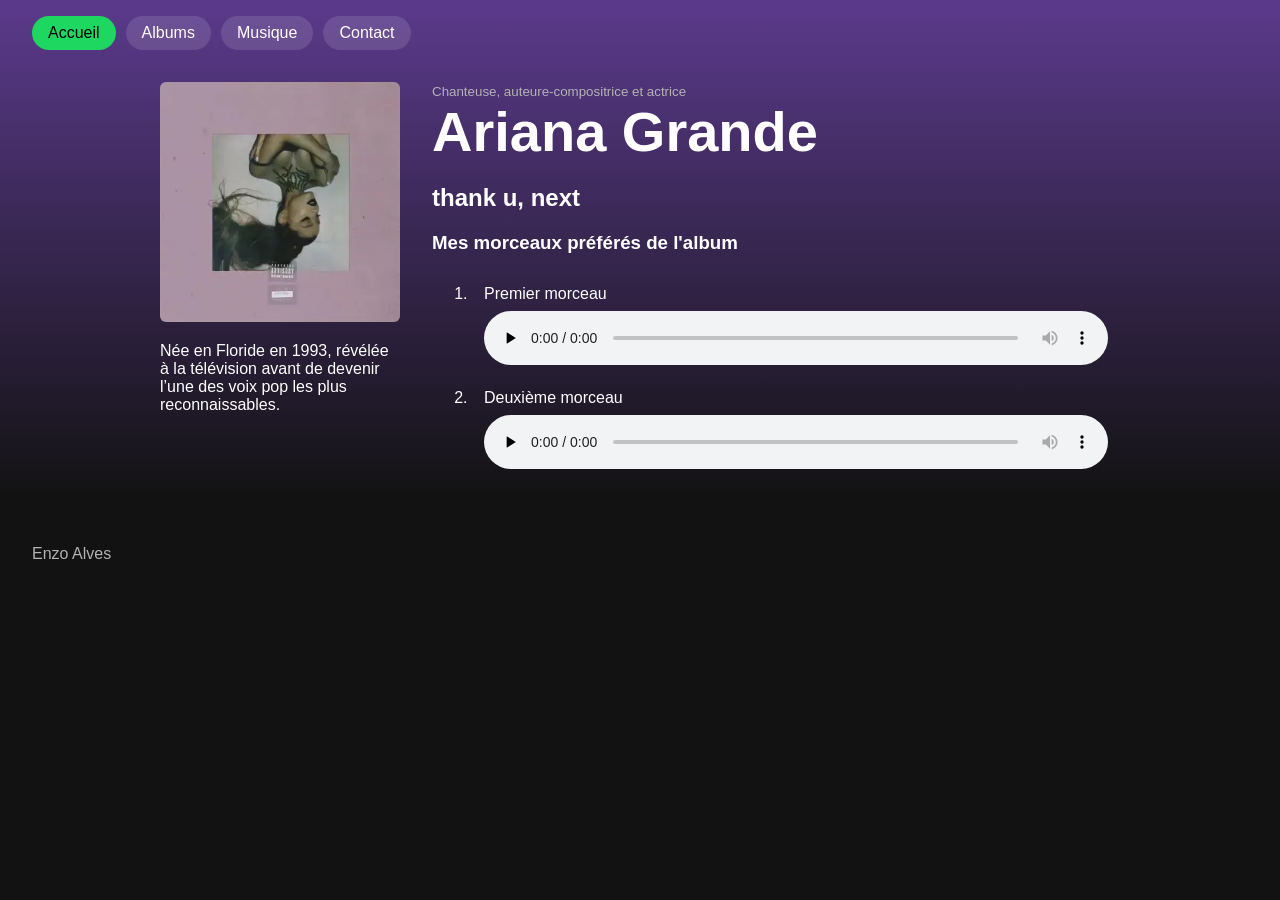
==== index.html @ 323849f6 "ariana grande" ====
<!DOCTYPE html>
<html lang="fr">
<head>
  <meta charset="UTF-8">
  <meta name="viewport" content="width=device-width, initial-scale=1.0">
  <title>Ariana Grande – Ma playlist</title>
  <style>
    body {
      margin: 0;
      font-family: Arial, Helvetica, sans-serif;
      color: #ffffff;
      background-color: #121212;
      background-image: linear-gradient(180deg, #5b3a8c, #121212 500px);
      background-repeat: no-repeat;
    }
    a { color: #ffffff; text-decoration: none; }
    ul { list-style: none; margin: 0; padding: 0; display: flex; gap: 10px; flex-wrap: wrap; }
    header, footer { padding: 16px 32px; }
    nav a { display: block; padding: 8px 16px; border-radius: 999px; background: rgba(255,255,255,0.12); }
    header li:first-child a { background: #1ed760; color: #000000; }
    main { padding: 16px 32px; }
    section { max-width: 960px; margin: 0 auto; display: flex; gap: 32px; flex-wrap: wrap; }
    section > div:first-child { width: 240px; }
    section > div:last-child { flex: 1; min-width: 280px; }
    img { width: 240px; height: 240px; object-fit: cover; border-radius: 6px; background: #7a4fb0; }
    small { color: #b3b3b3; }
    h1 { font-size: 56px; margin: 4px 0 24px; line-height: 1; }
    ol li { padding: 12px; border-radius: 6px; }
    ol li:hover { background: rgba(255,255,255,0.1); }
    audio { display: block; width: 100%; margin-top: 8px; }
    footer { color: #b3b3b3; }
    footer a { color: #b3b3b3; }
  </style>
</head>
<body>

  <header>
    <nav aria-label="Navigation principale">
      <ul>
        <li><a href="#">Accueil</a></li>
        <li><a href="#">Albums</a></li>
        <li><a href="#">Musique</a></li>
        <li><a href="#">Contact</a></li>
      </ul>
    </nav>
  </header>

  <main>
    <section>
      <div>
        <img src="imagee.png" alt="Portrait d’Ariana Grande" width="100" height="100">
        <p>Née en Floride en 1993, révélée à la télévision avant de devenir l’une des voix pop les plus reconnaissables.</p>
      </div>

      <div>
        <small>Chanteuse, auteure-compositrice et actrice</small>
        <h1>Ariana Grande</h1>
        <h2>thank u, next</h2>
        <h3>Mes morceaux préférés de l'album</h3>
        <ol>
          <li>
            Premier morceau
            <audio controls preload="none" src="son1.mp3"></audio>
          </li>
          <li>
            Deuxième morceau
            <audio controls preload="none" src="son2.mp3"></audio>
          </li>
        </ol>
      </div>
    </section>
  </main>

  <footer>
    <nav aria-label="Navigation du pied de page">
      
    </nav>
    <p>Enzo Alves</p>
  </footer>

</body>
</html>
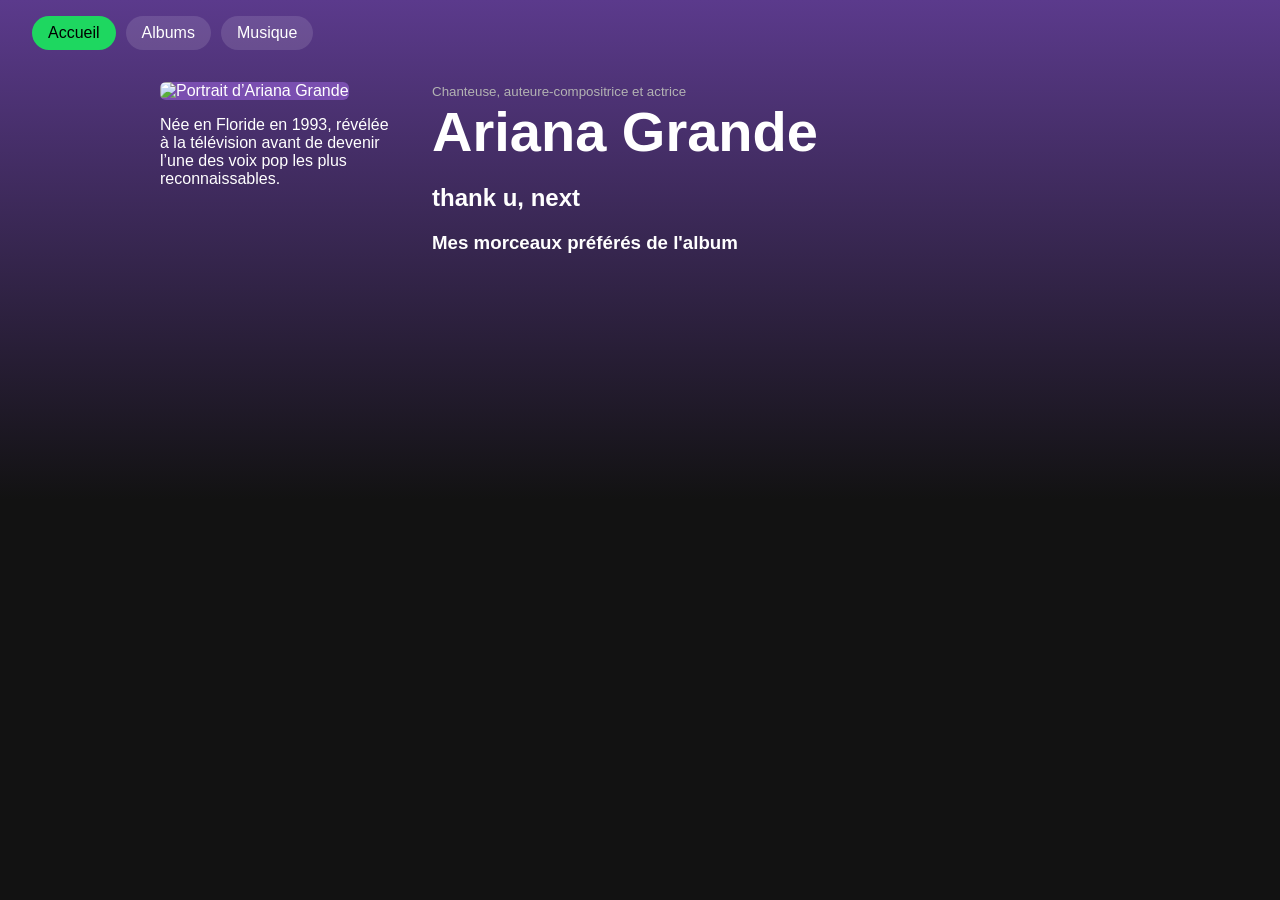
==== commit 77aca8f0: "Add files via upload" ====
--- a/index.html
+++ b/index.html
@@ -1,82 +1,81 @@
-<!DOCTYPE html>
-<html lang="fr">
-<head>
-  <meta charset="UTF-8">
-  <meta name="viewport" content="width=device-width, initial-scale=1.0">
-  <title>Ariana Grande – Ma playlist</title>
-  <style>
-    body {
-      margin: 0;
-      font-family: Arial, Helvetica, sans-serif;
-      color: #ffffff;
-      background-color: #121212;
-      background-image: linear-gradient(180deg, #5b3a8c, #121212 500px);
-      background-repeat: no-repeat;
-    }
-    a { color: #ffffff; text-decoration: none; }
-    ul { list-style: none; margin: 0; padding: 0; display: flex; gap: 10px; flex-wrap: wrap; }
-    header, footer { padding: 16px 32px; }
-    nav a { display: block; padding: 8px 16px; border-radius: 999px; background: rgba(255,255,255,0.12); }
-    header li:first-child a { background: #1ed760; color: #000000; }
-    main { padding: 16px 32px; }
-    section { max-width: 960px; margin: 0 auto; display: flex; gap: 32px; flex-wrap: wrap; }
-    section > div:first-child { width: 240px; }
-    section > div:last-child { flex: 1; min-width: 280px; }
-    img { width: 240px; height: 240px; object-fit: cover; border-radius: 6px; background: #7a4fb0; }
-    small { color: #b3b3b3; }
-    h1 { font-size: 56px; margin: 4px 0 24px; line-height: 1; }
-    ol li { padding: 12px; border-radius: 6px; }
-    ol li:hover { background: rgba(255,255,255,0.1); }
-    audio { display: block; width: 100%; margin-top: 8px; }
-    footer { color: #b3b3b3; }
-    footer a { color: #b3b3b3; }
-  </style>
-</head>
-<body>
-
-  <header>
-    <nav aria-label="Navigation principale">
-      <ul>
-        <li><a href="#">Accueil</a></li>
-        <li><a href="#">Albums</a></li>
-        <li><a href="#">Musique</a></li>
-        <li><a href="#">Contact</a></li>
-      </ul>
-    </nav>
-  </header>
-
-  <main>
-    <section>
-      <div>
-        <img src="imagee.png" alt="Portrait d’Ariana Grande" width="100" height="100">
-        <p>Née en Floride en 1993, révélée à la télévision avant de devenir l’une des voix pop les plus reconnaissables.</p>
-      </div>
-
-      <div>
-        <small>Chanteuse, auteure-compositrice et actrice</small>
-        <h1>Ariana Grande</h1>
-        <h2>thank u, next</h2>
-        <h3>Mes morceaux préférés de l'album</h3>
-        <ol>
-          <li>
-            Premier morceau
-            <audio controls preload="none" src="son1.mp3"></audio>
-          </li>
-          <li>
-            Deuxième morceau
-            <audio controls preload="none" src="son2.mp3"></audio>
-          </li>
-        </ol>
-      </div>
-    </section>
-  </main>
-
-  <footer>
-    <nav aria-label="Navigation du pied de page">
-      
-    </nav>
-    <p>Enzo Alves</p>
-  </footer>
-
-</body>
+<!DOCTYPE html>
+<html lang="fr">
+<head>
+  <meta charset="UTF-8">
+  <meta name="viewport" content="width=device-width, initial-scale=1.0">
+  <title>Ariana Grande – Ma playlist</title>
+  <style>
+    body {
+      margin: 0;
+      font-family: Arial, Helvetica, sans-serif;
+      color: #ffffff;
+      background-color: #121212;
+      background-image: linear-gradient(180deg, #5b3a8c, #121212 500px);
+      background-repeat: no-repeat;
+    }
+    a { color: #ffffff; text-decoration: none; }
+    ul { list-style: none; margin: 0; padding: 0; display: flex; gap: 10px; flex-wrap: wrap; }
+    header, footer { padding: 16px 32px; }
+    nav a { display: block; padding: 8px 16px; border-radius: 999px; background: rgba(255,255,255,0.12); }
+    header li:first-child a { background: #1ed760; color: #000000; }
+    main { padding: 16px 32px; }
+    section { max-width: 960px; margin: 0 auto; display: flex; gap: 32px; flex-wrap: wrap; }
+    section > div:first-child { width: 240px; }
+    section > div:last-child { flex: 1; min-width: 280px; }
+    img { width: 240px; height: 240px; object-fit: cover; border-radius: 6px; background: #7a4fb0; }
+    small { color: #b3b3b3; }
+    h1 { font-size: 56px; margin: 4px 0 24px; line-height: 1; }
+    ol { list-style: none; margin: 0; padding: 0; }
+    ol li { padding: 12px 0; }
+    iframe { display: block; width: 100%; border: 0; border-radius: 12px; }
+    footer { color: #b3b3b3; }
+    footer a { color: #b3b3b3; }
+  </style>
+</head>
+<body>
+
+  <header>
+    <nav aria-label="Navigation principale">
+      <ul>
+        <li><a href="#">Accueil</a></li>
+        <li><a href="Albums.html">Albums</a></li>
+        <li><a href="#">Musique</a></li>
+      </ul>
+    </nav>
+  </header>
+
+  <main>
+    <section>
+      <div>
+        <img src="cover/imagee.png" alt="Portrait d’Ariana Grande" width="100" height="100">
+        <p>Née en Floride en 1993, révélée à la télévision avant de devenir l’une des voix pop les plus reconnaissables.</p>
+      </div>
+
+      <div>
+        <small>Chanteuse, auteure-compositrice et actrice</small>
+        <h1>Ariana Grande</h1>
+        <h2>thank u, next</h2>
+        <h3>Mes morceaux préférés de l'album</h3>
+        <ol>
+          <li>
+            <iframe
+              title="Lecteur Spotify – thank u, next"
+              src="https://open.spotify.com/embed/track/3e9HZxeyfWwjeyPAMmWSSQ?utm_source=generator"
+              height="152"
+              allow="autoplay; clipboard-write; encrypted-media; fullscreen; picture-in-picture"
+              loading="lazy"></iframe>
+          </li>
+        </ol>
+      </div>
+    </section>
+  </main>
+
+  <footer>
+    <nav aria-label="Navigation du pied de page">
+      
+    </nav>
+    <p></p>
+  </footer>
+
+</body>
 </html>
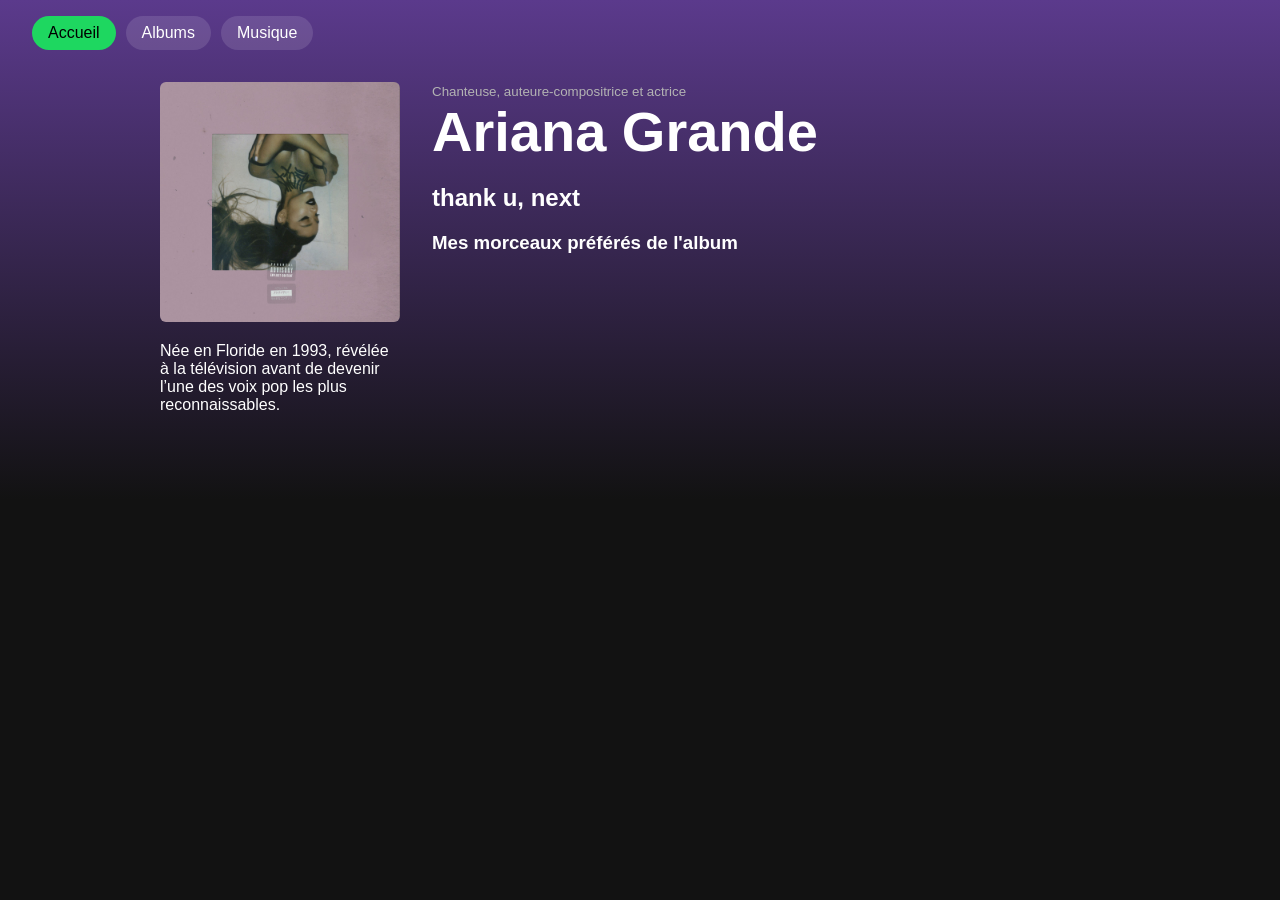
==== commit 3621512d: "Add files via upload" ====
--- a/index.html
+++ b/index.html
@@ -47,7 +47,7 @@
   <main>
     <section>
       <div>
-        <img src="cover/imagee.png" alt="Portrait d’Ariana Grande" width="100" height="100">
+        <img src="thank u next.jpg" alt="Portrait d’Ariana Grande" width="100" height="100">
         <p>Née en Floride en 1993, révélée à la télévision avant de devenir l’une des voix pop les plus reconnaissables.</p>
       </div>
 
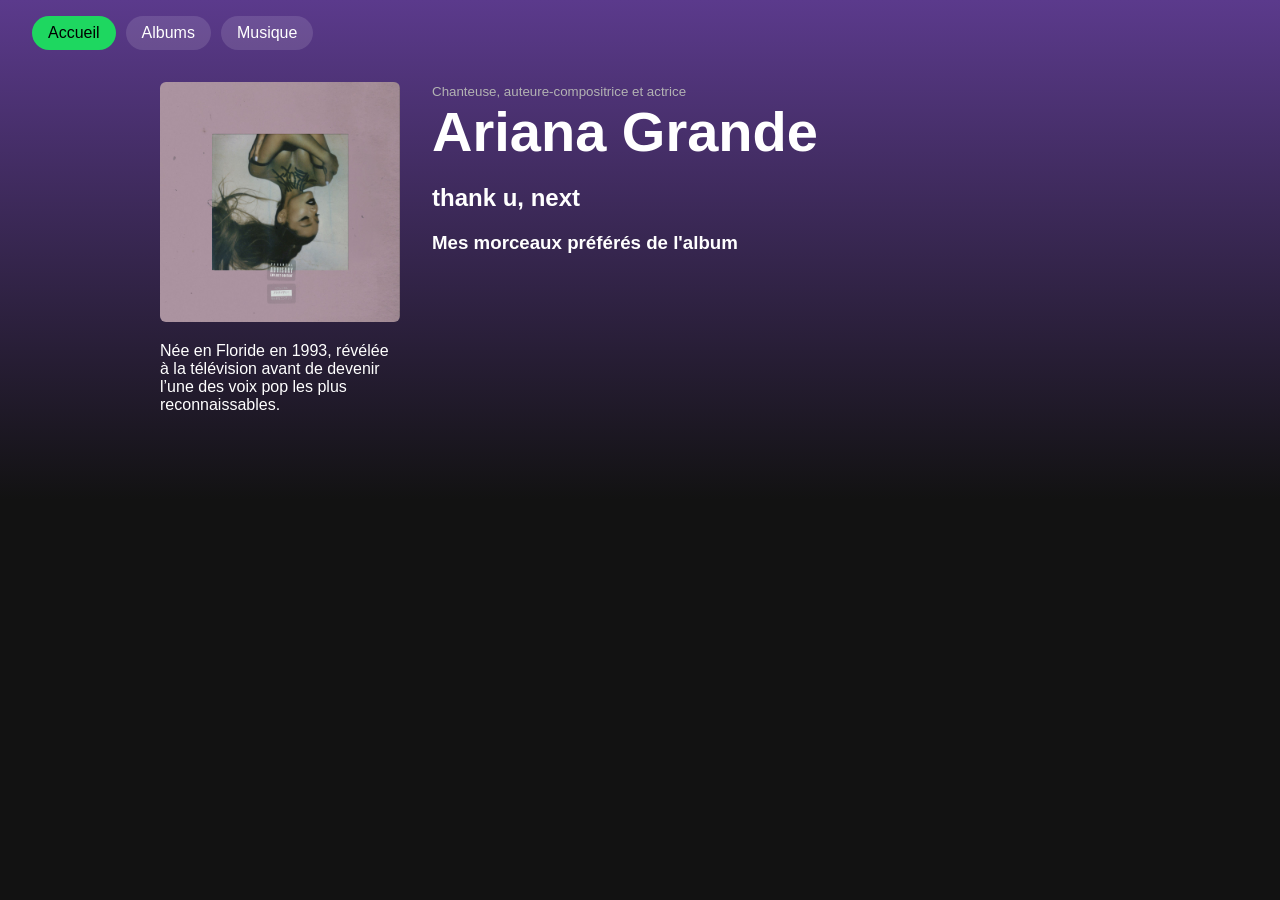
==== commit 3e95e787: "Update index.html" ====
--- a/index.html
+++ b/index.html
@@ -38,7 +38,7 @@
     <nav aria-label="Navigation principale">
       <ul>
         <li><a href="#">Accueil</a></li>
-        <li><a href="Albums.html">Albums</a></li>
+        <li><a href="albums.html">Albums</a></li>
         <li><a href="#">Musique</a></li>
       </ul>
     </nav>
@@ -78,4 +78,4 @@
   </footer>
 
 </body>
-</html>+</html>
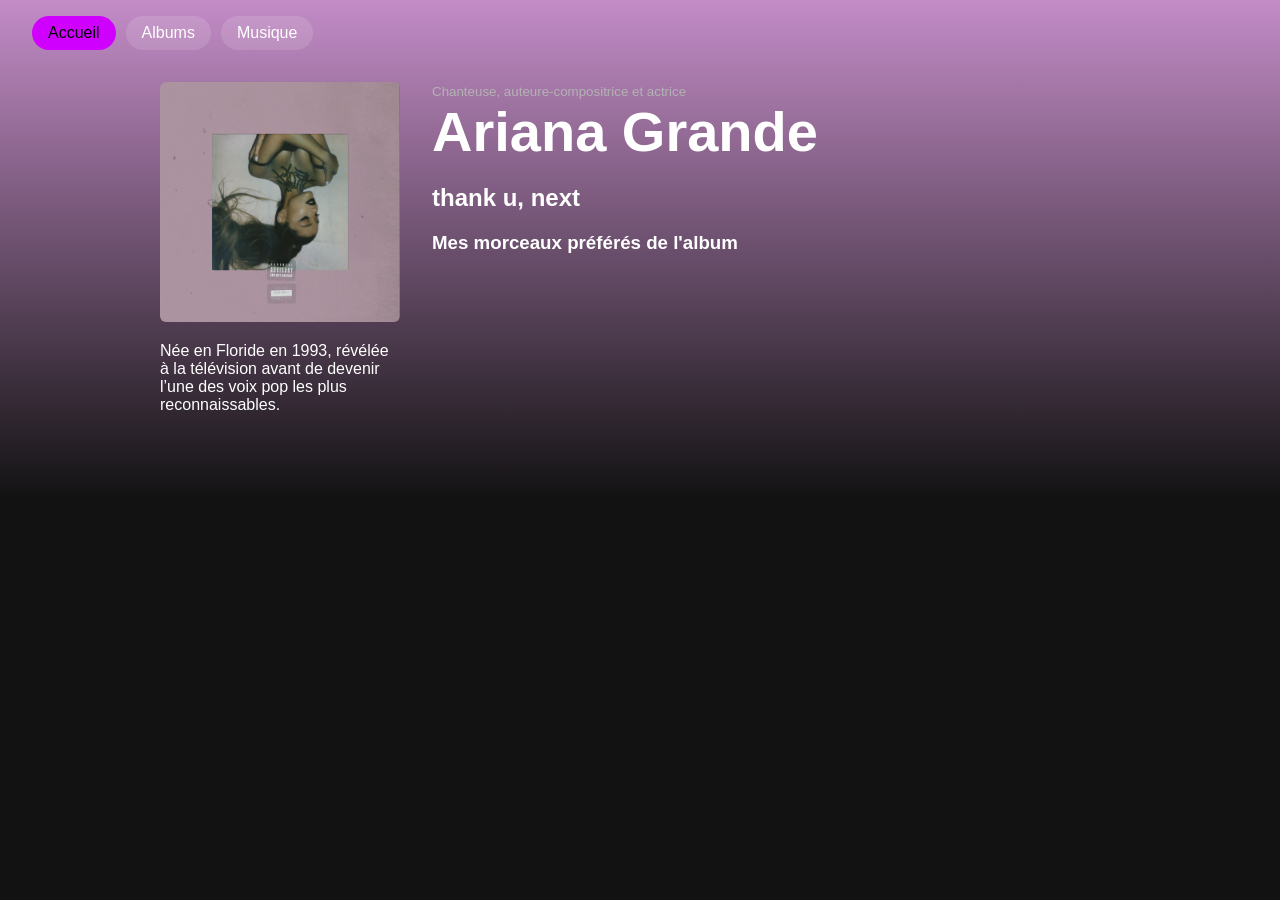
==== commit b49ba579: "Add files via upload" ====
--- a/index.html
+++ b/index.html
@@ -10,14 +10,14 @@
       font-family: Arial, Helvetica, sans-serif;
       color: #ffffff;
       background-color: #121212;
-      background-image: linear-gradient(180deg, #5b3a8c, #121212 500px);
+      background-image: linear-gradient(180deg, #c38cc7, #121212 500px);
       background-repeat: no-repeat;
     }
     a { color: #ffffff; text-decoration: none; }
     ul { list-style: none; margin: 0; padding: 0; display: flex; gap: 10px; flex-wrap: wrap; }
     header, footer { padding: 16px 32px; }
     nav a { display: block; padding: 8px 16px; border-radius: 999px; background: rgba(255,255,255,0.12); }
-    header li:first-child a { background: #1ed760; color: #000000; }
+    header li:first-child a { background: #d000ff; color: #000000; }
     main { padding: 16px 32px; }
     section { max-width: 960px; margin: 0 auto; display: flex; gap: 32px; flex-wrap: wrap; }
     section > div:first-child { width: 240px; }
@@ -78,4 +78,4 @@
   </footer>
 
 </body>
-</html>
+</html>
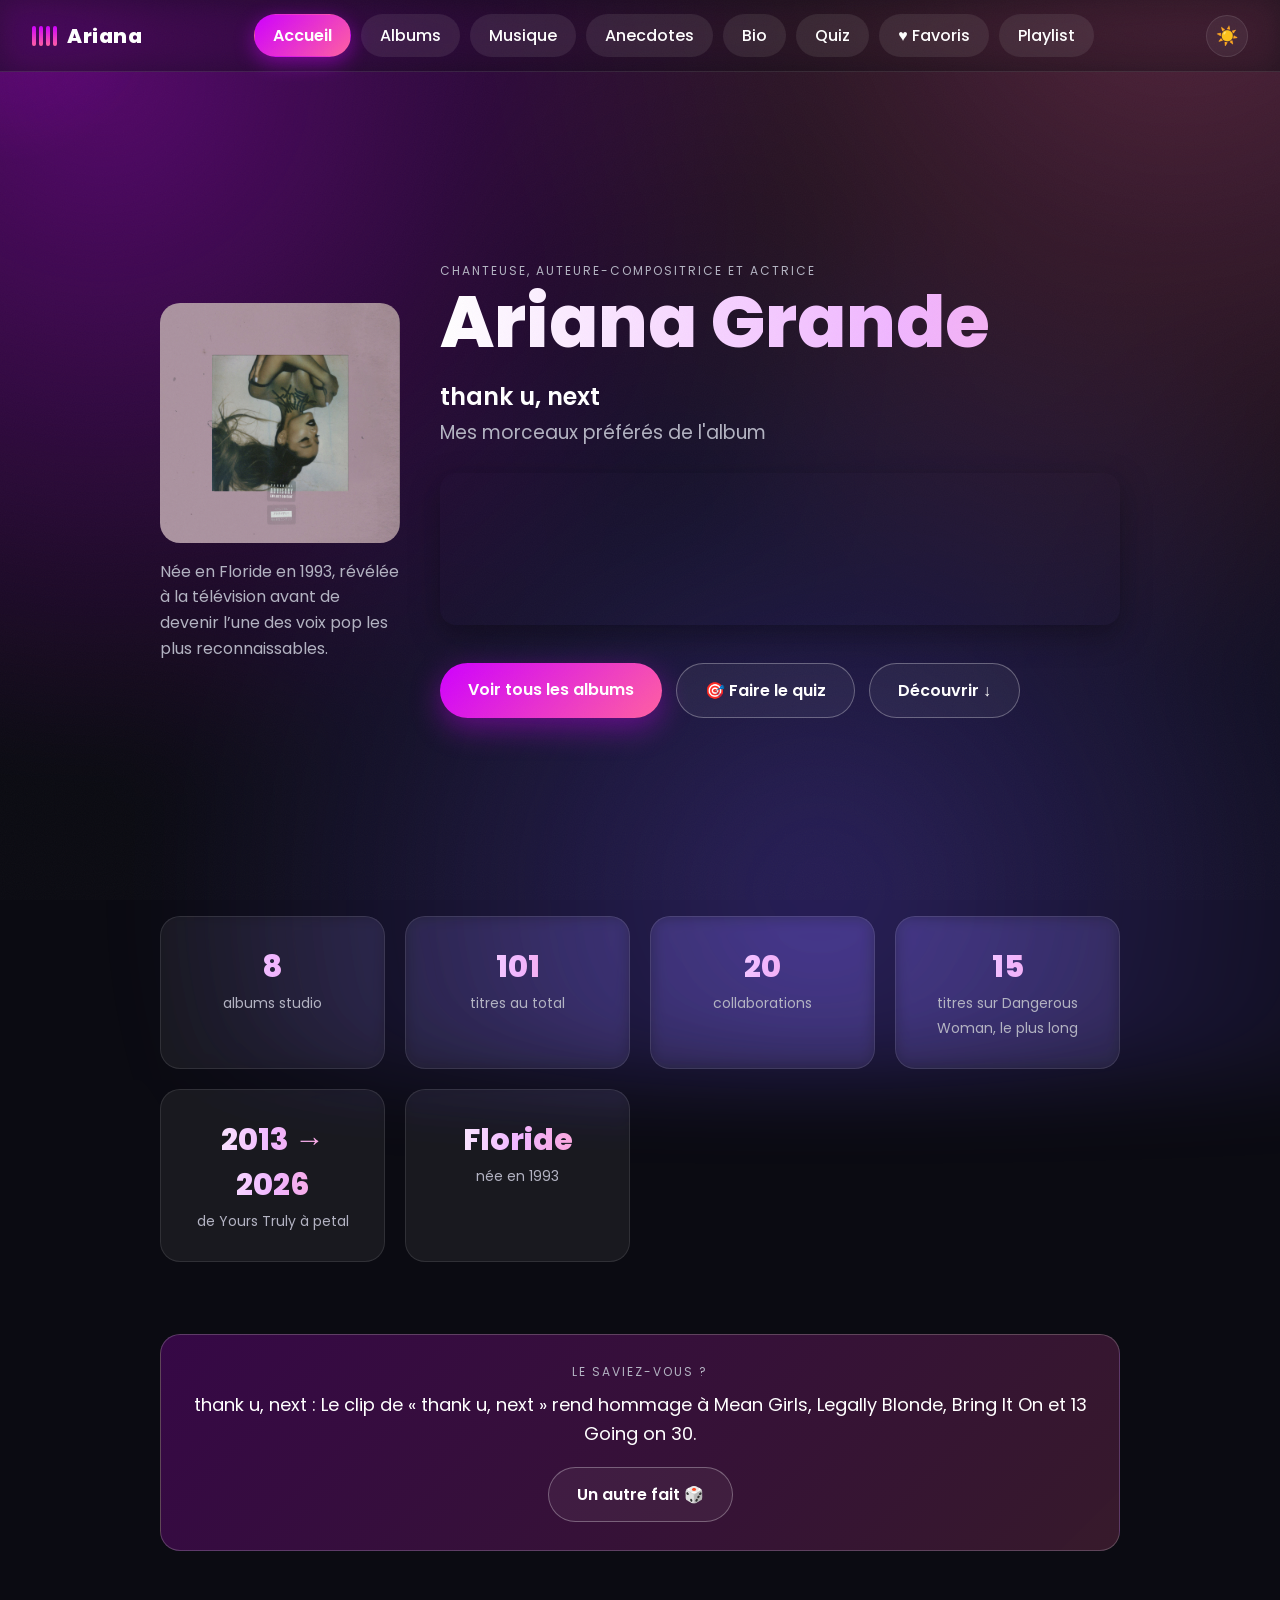
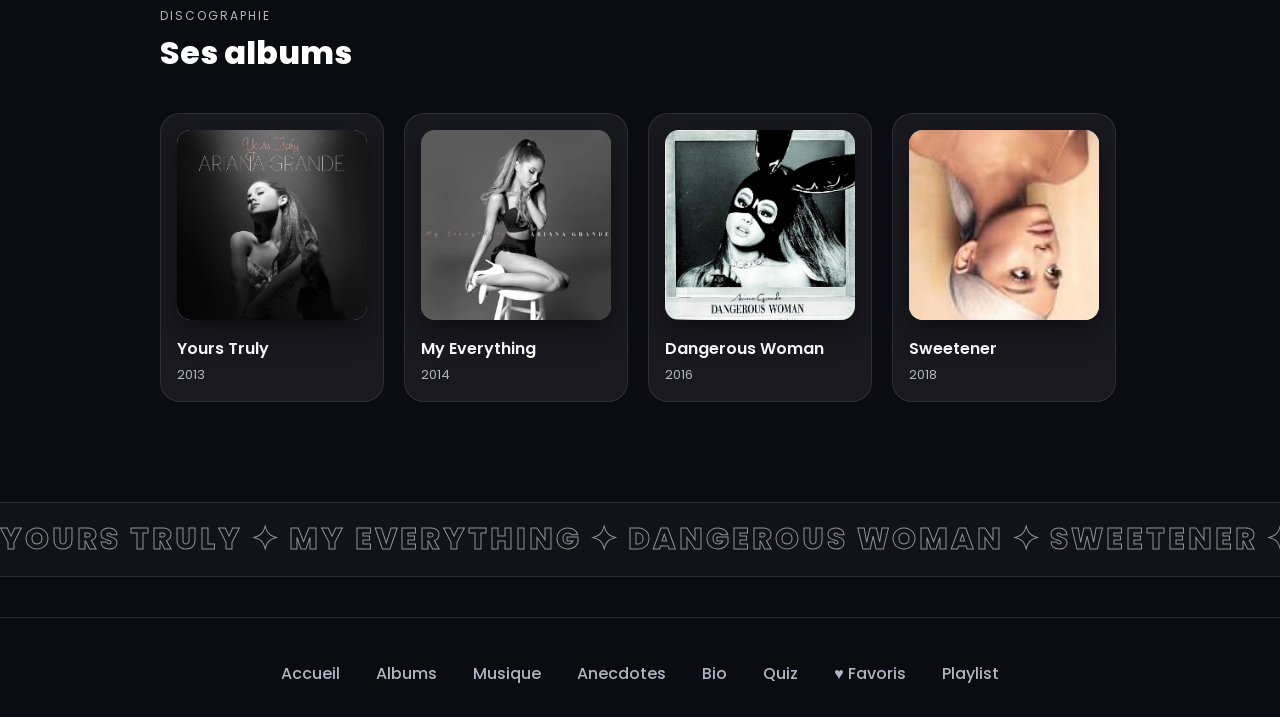
==== commit 56413571: "Add files via upload" ====
--- a/index.html
+++ b/index.html
@@ -4,50 +4,32 @@
   <meta charset="UTF-8">
   <meta name="viewport" content="width=device-width, initial-scale=1.0">
   <title>Ariana Grande – Ma playlist</title>
-  <style>
-    body {
-      margin: 0;
-      font-family: Arial, Helvetica, sans-serif;
-      color: #ffffff;
-      background-color: #121212;
-      background-image: linear-gradient(180deg, #c38cc7, #121212 500px);
-      background-repeat: no-repeat;
-    }
-    a { color: #ffffff; text-decoration: none; }
-    ul { list-style: none; margin: 0; padding: 0; display: flex; gap: 10px; flex-wrap: wrap; }
-    header, footer { padding: 16px 32px; }
-    nav a { display: block; padding: 8px 16px; border-radius: 999px; background: rgba(255,255,255,0.12); }
-    header li:first-child a { background: #d000ff; color: #000000; }
-    main { padding: 16px 32px; }
-    section { max-width: 960px; margin: 0 auto; display: flex; gap: 32px; flex-wrap: wrap; }
-    section > div:first-child { width: 240px; }
-    section > div:last-child { flex: 1; min-width: 280px; }
-    img { width: 240px; height: 240px; object-fit: cover; border-radius: 6px; background: #7a4fb0; }
-    small { color: #b3b3b3; }
-    h1 { font-size: 56px; margin: 4px 0 24px; line-height: 1; }
-    ol { list-style: none; margin: 0; padding: 0; }
-    ol li { padding: 12px 0; }
-    iframe { display: block; width: 100%; border: 0; border-radius: 12px; }
-    footer { color: #b3b3b3; }
-    footer a { color: #b3b3b3; }
-  </style>
+  <meta name="description" content="Site de fan d'Ariana Grande : albums, titres, quiz, anecdotes et biographie.">
+  <meta property="og:title" content="Ariana Grande – Ma playlist">
+  <meta property="og:description" content="Découvre tous les albums d'Ariana Grande et teste-toi avec le quiz.">
+  <meta property="og:image" content="thank-u-next.jpg">
+  <meta property="og:type" content="website">
+  <link rel="stylesheet" href="style.css">
+  <script>document.documentElement.classList.add("js");</script>
 </head>
 <body>
 
   <header>
     <nav aria-label="Navigation principale">
       <ul>
-        <li><a href="#">Accueil</a></li>
+        <li><a href="index.html" class="active">Accueil</a></li>
         <li><a href="albums.html">Albums</a></li>
-        <li><a href="#">Musique</a></li>
+        <li><a href="musique.html">Musique</a></li>
       </ul>
     </nav>
   </header>
 
   <main>
-    <section>
+
+    <!-- Bloc d'ouverture -->
+    <section class="profil hero">
       <div>
-        <img src="thank u next.jpg" alt="Portrait d’Ariana Grande" width="100" height="100">
+        <img class="portrait" id="portrait" alt="Pochette de thank u, next">
         <p>Née en Floride en 1993, révélée à la télévision avant de devenir l’une des voix pop les plus reconnaissables.</p>
       </div>
 
@@ -66,16 +48,74 @@
               loading="lazy"></iframe>
           </li>
         </ol>
+
+        <div class="cta">
+          <a class="btn-main" href="albums.html">Voir tous les albums</a>
+          <a class="btn-ghost" href="quiz.html">🎯 Faire le quiz</a>
+          <a class="btn-ghost" href="#albums">Découvrir ↓</a>
+        </div>
       </div>
     </section>
+
+    <!-- Chiffres clés (calculés automatiquement depuis data.js) -->
+    <section class="container reveal">
+      <div class="stats" id="stats"></div>
+
+      <div class="didyou">
+        <small>Le saviez-vous ?</small>
+        <p id="fact"></p>
+        <button class="btn-ghost" id="another" type="button">Un autre fait 🎲</button>
+      </div>
+    </section>
+
+    <!-- Albums -->
+    <section class="container reveal" id="albums">
+      <small>Discographie</small>
+      <h2 class="section-title">Ses albums</h2>
+      <div class="scroller" id="scroller"></div>
+    </section>
+
   </main>
 
   <footer>
-    <nav aria-label="Navigation du pied de page">
-      
-    </nav>
-    <p></p>
+    
   </footer>
 
+  <script src="data.js"></script>
+  <script>
+    // Pochette d'accueil
+    AG.setImg(document.getElementById("portrait"), AG.get("thank-u-next"), true);
+
+    // Chiffres clés
+    const T = AG.allTracks();
+    const feats = T.filter(t => AG.feat(t.title)).length;
+    const longest = [...AG.albums].sort((a, b) => b.tracks.length - a.tracks.length)[0];
+    const stats = [
+      [AG.albums.length, "albums studio"],
+      [T.length, "titres au total"],
+      [feats, "collaborations"],
+      [longest.tracks.length, "titres sur " + longest.title + ", le plus long"],
+      ["2013 → 2026", "de Yours Truly à petal"],
+      ["Floride", "née en 1993"]
+    ];
+    document.getElementById("stats").innerHTML = stats.map(([v, l]) =>
+      '<div class="stat"><strong>' + v + "</strong><span>" + AG.esc(l) + "</span></div>").join("");
+
+    // Fait au hasard
+    const factEl = document.getElementById("fact");
+    const allFacts = [...AG.general, ...AG.albums.flatMap(a => a.facts.map(f => a.title + " : " + f))].filter(f => f.length < 220);
+    const newFact = () => { factEl.textContent = allFacts[Math.floor(Math.random() * allFacts.length)]; };
+    document.getElementById("another").addEventListener("click", newFact);
+    newFact();
+
+    // Rangée d'albums
+    const sc = document.getElementById("scroller");
+    AG.albums.forEach(al => {
+      const c = AG.albumCard(al, al.year);
+      c.classList.add("mini");
+      sc.appendChild(c);
+    });
+  </script>
+  <script src="script.js" defer></script>
 </body>
 </html>
--- a/style.css
+++ b/style.css
@@ -0,0 +1,618 @@
+/* ==========================================================
+   Ariana Grande – style moderne + animations
+   ========================================================== */
+@import url('https://fonts.googleapis.com/css2?family=Poppins:wght@400;500;600;800&display=swap');
+
+:root {
+  --bg: #0b0b12;
+  --accent: #d000ff;
+  --accent2: #ff5fa2;
+  --muted: #b3b3c2;
+  --glass: rgba(255, 255, 255, 0.06);
+  --border: rgba(255, 255, 255, 0.1);
+  --ease: cubic-bezier(.2, .8, .2, 1);
+}
+
+/* ---------- Animations ---------- */
+@keyframes fadeUp   { from { opacity: 0; transform: translateY(28px); } to { opacity: 1; transform: none; } }
+@keyframes slideIn  { from { opacity: 0; transform: translateX(-24px); } to { opacity: 1; transform: none; } }
+@keyframes dropIn   { from { opacity: 0; transform: translateY(-100%); } to { opacity: 1; transform: none; } }
+@keyframes float    { 0%, 100% { transform: translateY(0) rotate(-1deg); } 50% { transform: translateY(-12px) rotate(1deg); } }
+@keyframes shimmer  { to { background-position: -200% 0; } }
+@keyframes drift {
+  0%   { transform: translate(0, 0) scale(1) rotate(0deg); }
+  50%  { transform: translate(4%, 6%) scale(1.15) rotate(8deg); }
+  100% { transform: translate(-5%, 3%) scale(1.05) rotate(-6deg); }
+}
+@keyframes glow {
+  from { box-shadow: 0 0 0 3px rgba(208, 0, 255, .35), 0 18px 45px rgba(208, 0, 255, .25); }
+  to   { box-shadow: 0 0 0 6px rgba(255, 95, 162, .35), 0 24px 60px rgba(255, 95, 162, .40); }
+}
+
+/* ---------- Base ---------- */
+html { background: var(--bg); scroll-behavior: smooth; }
+
+body {
+  margin: 0;
+  min-height: 100vh;
+  font-family: 'Poppins', Arial, Helvetica, sans-serif;
+  color: #ffffff;
+  background: transparent;
+}
+
+/* Fond animé : taches de couleur qui bougent doucement */
+body::before {
+  content: "";
+  position: fixed;
+  inset: -20%;
+  z-index: -1;
+  background:
+    radial-gradient(circle at 20% 20%, rgba(208, 0, 255, .38), transparent 40%),
+    radial-gradient(circle at 80% 10%, rgba(255, 95, 162, .30), transparent 40%),
+    radial-gradient(circle at 60% 85%, rgba(110, 80, 255, .30), transparent 45%);
+  filter: blur(40px);
+  animation: drift 18s ease-in-out infinite alternate;
+}
+
+::selection { background: var(--accent); color: #fff; }
+
+a { color: #ffffff; text-decoration: none; }
+ul { list-style: none; margin: 0; padding: 0; display: flex; gap: 10px; flex-wrap: wrap; }
+ol { list-style: none; margin: 0; padding: 0; }
+
+small {
+  display: block;
+  color: var(--muted);
+  letter-spacing: 2px;
+  text-transform: uppercase;
+  font-size: 12px;
+  animation: fadeUp .6s var(--ease) backwards;
+}
+
+h1 {
+  font-size: clamp(40px, 8vw, 72px);
+  font-weight: 800;
+  margin: 4px 0 12px;
+  line-height: 1.05;
+  background: linear-gradient(90deg, #ffffff, #f0b6ff, #ff9ecb, #ffffff);
+  background-size: 200% 100%;
+  -webkit-background-clip: text;
+  background-clip: text;
+  -webkit-text-fill-color: transparent;
+  color: transparent;
+  animation: fadeUp .7s var(--ease) .1s backwards, shimmer 7s linear infinite;
+}
+
+main { padding: 24px 32px 48px; }
+footer { padding: 24px 32px; color: var(--muted); }
+footer a { color: var(--muted); }
+.container { max-width: 960px; margin: 0 auto; }
+
+/* ---------- Header / navigation ---------- */
+header {
+  position: sticky;
+  top: 0;
+  z-index: 50;
+  padding: 14px 32px;
+  background: rgba(11, 11, 18, .55);
+  backdrop-filter: blur(16px);
+  -webkit-backdrop-filter: blur(16px);
+  border-bottom: 1px solid var(--border);
+  animation: dropIn .7s var(--ease) backwards;
+}
+
+nav a {
+  display: block;
+  padding: 8px 18px;
+  border-radius: 999px;
+  font-weight: 500;
+  background: rgba(255, 255, 255, .08);
+  border: 1px solid transparent;
+  transition: transform .3s var(--ease), background .3s, box-shadow .3s;
+}
+nav a:hover {
+  transform: translateY(-3px);
+  background: rgba(255, 255, 255, .18);
+}
+nav a.active {
+  background: linear-gradient(135deg, var(--accent), var(--accent2));
+  color: #ffffff;
+  font-weight: 600;
+  box-shadow: 0 6px 20px rgba(208, 0, 255, .45);
+}
+
+/* ---------- Lecteur Spotify ---------- */
+iframe {
+  display: block;
+  width: 100%;
+  border: 0;
+  border-radius: 16px;
+  box-shadow: 0 10px 30px rgba(0, 0, 0, .35);
+  transition: transform .35s var(--ease), box-shadow .35s;
+}
+iframe:hover {
+  transform: translateY(-4px);
+  box-shadow: 0 18px 40px rgba(208, 0, 255, .3);
+}
+#lecteur { animation: fadeUp .7s var(--ease) .25s backwards; }
+#lecteur iframe { margin-bottom: 32px; }
+
+/* ---------- Accueil ---------- */
+.profil {
+  max-width: 960px;
+  margin: 0 auto;
+  display: flex;
+  gap: 40px;
+  flex-wrap: wrap;
+}
+.profil > div:first-child { width: 240px; animation: slideIn .8s var(--ease) backwards; }
+.profil > div:last-child  { flex: 1; min-width: 280px; animation: fadeUp .8s var(--ease) .15s backwards; }
+.profil h1 { margin-bottom: 20px; }
+.profil h2 { margin: 0 0 4px; font-weight: 600; }
+.profil h3 { margin: 0 0 16px; font-weight: 400; color: var(--muted); }
+.profil p  { color: var(--muted); line-height: 1.6; }
+.profil li { padding: 10px 0; }
+
+.portrait {
+  display: block;
+  width: 240px;
+  height: 240px;
+  object-fit: cover;
+  border-radius: 20px;
+  background: #7a4fb0;
+  animation: float 6s ease-in-out infinite, glow 3s ease-in-out infinite alternate;
+}
+
+/* ---------- Pochettes ---------- */
+.cover {
+  position: relative;
+  overflow: hidden;
+  display: flex;
+  align-items: flex-end;
+  padding: 10px;
+  box-sizing: border-box;
+  font-weight: 600;
+  font-size: 14px;
+  color: rgba(255, 255, 255, .85);
+  box-shadow: 0 10px 30px rgba(0, 0, 0, .45);
+}
+.cover img {
+  position: absolute;
+  inset: 0;
+  width: 100%;
+  height: 100%;
+  object-fit: cover;
+  transition: transform .6s var(--ease);
+}
+
+/* ---------- Page Albums ---------- */
+.intro {
+  color: var(--muted);
+  margin: 0 0 36px;
+  animation: fadeUp .7s var(--ease) .2s backwards;
+}
+
+.albums {
+  display: grid;
+  grid-template-columns: repeat(auto-fill, minmax(200px, 1fr));
+  gap: 24px;
+}
+
+.album {
+  display: block;
+  padding: 16px;
+  border-radius: 20px;
+  background: var(--glass);
+  border: 1px solid var(--border);
+  backdrop-filter: blur(8px);
+  -webkit-backdrop-filter: blur(8px);
+  transition: transform .4s var(--ease), box-shadow .4s, background .4s, border-color .4s;
+  animation: fadeUp .7s var(--ease) backwards;
+}
+.album:nth-child(1) { animation-delay: .05s; }
+.album:nth-child(2) { animation-delay: .13s; }
+.album:nth-child(3) { animation-delay: .21s; }
+.album:nth-child(4) { animation-delay: .29s; }
+.album:nth-child(5) { animation-delay: .37s; }
+.album:nth-child(6) { animation-delay: .45s; }
+.album:nth-child(7) { animation-delay: .53s; }
+.album:nth-child(8) { animation-delay: .61s; }
+
+.album:hover {
+  transform: translateY(-10px) scale(1.02);
+  background: rgba(255, 255, 255, .12);
+  border-color: rgba(255, 255, 255, .25);
+  box-shadow: 0 24px 50px rgba(208, 0, 255, .30);
+}
+.album:active { transform: translateY(-4px) scale(.99); }
+
+.album .cover { aspect-ratio: 1 / 1; border-radius: 14px; }
+.album:hover .cover img { transform: scale(1.1); }
+
+/* Bouton lecture qui apparaît au survol */
+.album .cover::after {
+  content: "▶";
+  position: absolute;
+  right: 12px;
+  bottom: 12px;
+  z-index: 2;
+  width: 44px;
+  height: 44px;
+  display: grid;
+  place-items: center;
+  border-radius: 50%;
+  font-size: 15px;
+  color: #fff;
+  background: linear-gradient(135deg, var(--accent), var(--accent2));
+  box-shadow: 0 8px 20px rgba(0, 0, 0, .4);
+  opacity: 0;
+  transform: translateY(14px) scale(.7);
+  transition: opacity .35s var(--ease), transform .35s var(--ease);
+}
+.album:hover .cover::after { opacity: 1; transform: none; }
+
+.album h2 { font-size: 16px; font-weight: 600; margin: 16px 0 4px; }
+.album p  { margin: 0; font-size: 13px; color: var(--muted); }
+
+/* ---------- Détail d'un album ---------- */
+.back {
+  display: inline-block;
+  margin: 8px 0 28px;
+  color: var(--muted);
+  transition: transform .3s var(--ease), color .3s;
+  animation: slideIn .6s var(--ease) backwards;
+}
+.back:hover { color: #ffffff; transform: translateX(-6px); }
+
+.head {
+  display: flex;
+  gap: 32px;
+  align-items: flex-end;
+  flex-wrap: wrap;
+  margin-bottom: 36px;
+}
+.head .cover {
+  width: 220px;
+  height: 220px;
+  flex-shrink: 0;
+  border-radius: 20px;
+  animation: fadeUp .8s var(--ease) backwards, float 6s ease-in-out .8s infinite, glow 3s ease-in-out .8s infinite alternate;
+}
+.meta p { margin: 0; color: var(--muted); animation: fadeUp .7s var(--ease) .3s backwards; }
+
+.tracks li {
+  display: flex;
+  align-items: center;
+  gap: 20px;
+  padding: 14px 18px;
+  border-radius: 14px;
+  cursor: pointer;
+  transition: background .3s, transform .35s var(--ease);
+  animation: slideIn .6s var(--ease) backwards;
+}
+.tracks li:nth-child(1)  { animation-delay: .30s; }
+.tracks li:nth-child(2)  { animation-delay: .34s; }
+.tracks li:nth-child(3)  { animation-delay: .38s; }
+.tracks li:nth-child(4)  { animation-delay: .42s; }
+.tracks li:nth-child(5)  { animation-delay: .46s; }
+.tracks li:nth-child(6)  { animation-delay: .50s; }
+.tracks li:nth-child(7)  { animation-delay: .54s; }
+.tracks li:nth-child(8)  { animation-delay: .58s; }
+.tracks li:nth-child(9)  { animation-delay: .62s; }
+.tracks li:nth-child(10) { animation-delay: .66s; }
+.tracks li:nth-child(11) { animation-delay: .70s; }
+.tracks li:nth-child(12) { animation-delay: .74s; }
+.tracks li:nth-child(13) { animation-delay: .78s; }
+.tracks li:nth-child(14) { animation-delay: .82s; }
+.tracks li:nth-child(15) { animation-delay: .86s; }
+
+.tracks li:hover { background: rgba(255, 255, 255, .1); transform: translateX(8px); }
+.tracks li:active { transform: translateX(8px) scale(.99); }
+.tracks li::after {
+  content: "▶";
+  margin-left: auto;
+  font-size: 12px;
+  color: var(--accent2);
+  opacity: 0;
+  transform: translateX(-10px);
+  transition: opacity .3s, transform .3s var(--ease);
+}
+.tracks li:hover::after { opacity: 1; transform: none; }
+
+.tracks .n { width: 24px; text-align: right; color: var(--muted); transition: color .3s; }
+.tracks li:hover .n { color: var(--accent2); }
+.tracks .t { font-size: 16px; font-weight: 500; }
+
+/* ---------- Barre de défilement ---------- */
+::-webkit-scrollbar { width: 10px; }
+::-webkit-scrollbar-track { background: var(--bg); }
+::-webkit-scrollbar-thumb { background: linear-gradient(var(--accent), var(--accent2)); border-radius: 10px; }
+
+/* ---------- Mobile ---------- */
+@media (max-width: 600px) {
+  header { padding: 12px 16px; }
+  main, footer { padding-left: 16px; padding-right: 16px; }
+  .head { gap: 20px; }
+  .profil > div:first-child { width: 100%; }
+}
+
+/* ---------- Respect des préférences d'accessibilité ---------- */
+@media (prefers-reduced-motion: reduce) {
+  *, *::before, *::after {
+    animation: none !important;
+    transition: none !important;
+    scroll-behavior: auto !important;
+  }
+}
+/* ==========================================================
+   Page d'accueil : bloc d'ouverture, chiffres, albums, footer
+   ========================================================== */
+
+/* Bloc d'ouverture plus aéré */
+.hero {
+  min-height: calc(100vh - 160px);
+  align-items: center;
+  padding: 24px 0 56px;
+}
+
+/* Boutons */
+.cta { display: flex; gap: 14px; flex-wrap: wrap; margin-top: 28px; }
+
+.btn-main, .btn-ghost {
+  display: inline-block;
+  padding: 14px 28px;
+  border-radius: 999px;
+  font-weight: 600;
+  transition: transform .3s var(--ease), box-shadow .3s, background .3s;
+}
+.btn-main {
+  background: linear-gradient(135deg, var(--accent), var(--accent2));
+  box-shadow: 0 10px 30px rgba(208, 0, 255, .4);
+}
+.btn-main:hover { transform: translateY(-4px) scale(1.03); box-shadow: 0 16px 40px rgba(208, 0, 255, .6); }
+.btn-ghost {
+  border: 1px solid rgba(255, 255, 255, .3);
+  background: rgba(255, 255, 255, .05);
+}
+.btn-ghost:hover { transform: translateY(-4px); background: rgba(255, 255, 255, .14); }
+
+/* Apparition au défilement */
+.js .reveal {
+  opacity: 0;
+  transform: translateY(40px);
+  transition: opacity .9s var(--ease), transform .9s var(--ease);
+}
+.js .reveal.visible { opacity: 1; transform: none; }
+
+/* Chiffres clés */
+.stats {
+  display: grid;
+  grid-template-columns: repeat(auto-fit, minmax(220px, 1fr));
+  gap: 20px;
+  margin-bottom: 72px;
+}
+.stat {
+  padding: 28px 24px;
+  border-radius: 20px;
+  background: var(--glass);
+  border: 1px solid var(--border);
+  backdrop-filter: blur(8px);
+  -webkit-backdrop-filter: blur(8px);
+  text-align: center;
+  transition: transform .4s var(--ease), box-shadow .4s;
+}
+.stat:hover { transform: translateY(-6px); box-shadow: 0 18px 40px rgba(208, 0, 255, .25); }
+.stat strong {
+  display: block;
+  font-size: 30px;
+  font-weight: 800;
+  background: linear-gradient(90deg, #fff, #f0b6ff, #ff9ecb);
+  -webkit-background-clip: text;
+  background-clip: text;
+  -webkit-text-fill-color: transparent;
+  color: transparent;
+}
+.stat span { color: var(--muted); font-size: 14px; }
+
+/* Titre de section */
+.section-title { font-size: 32px; font-weight: 800; margin: 4px 0 24px; }
+
+/* Rangée d'albums qui défile */
+.scroller {
+  display: flex;
+  gap: 20px;
+  overflow-x: auto;
+  padding: 12px 4px 28px;
+  scroll-snap-type: x mandatory;
+}
+.scroller .album { flex: 0 0 190px; scroll-snap-align: start; }
+.scroller::-webkit-scrollbar { height: 8px; }
+.scroller::-webkit-scrollbar-track { background: transparent; }
+
+/* Pied de page */
+footer {
+  text-align: center;
+  margin-top: 40px;
+  border-top: 1px solid var(--border);
+}
+footer ul { justify-content: center; margin-top: 12px; }
+footer nav a { background: transparent; padding: 6px 12px; color: var(--muted); }
+footer nav a:hover { color: #fff; background: transparent; transform: none; }
+
+@media (max-width: 600px) {
+  .hero { min-height: 0; padding-top: 8px; }
+  .profil > div:first-child { display: flex; flex-direction: column; align-items: center; text-align: center; }
+  .cta { justify-content: center; }
+  .section-title { font-size: 26px; }
+}
+/* ==========================================================
+   Page Musique
+   ========================================================== */
+.toolbar {
+  display: flex;
+  gap: 14px;
+  flex-wrap: wrap;
+  margin-bottom: 20px;
+  animation: fadeUp .7s var(--ease) .25s backwards;
+}
+.toolbar input {
+  flex: 1;
+  min-width: 220px;
+  font: inherit;
+  color: #fff;
+  padding: 14px 22px;
+  border-radius: 999px;
+  border: 1px solid var(--border);
+  background: var(--glass);
+  backdrop-filter: blur(8px);
+  -webkit-backdrop-filter: blur(8px);
+  outline: none;
+  transition: border-color .3s, box-shadow .3s;
+}
+.toolbar input::placeholder { color: var(--muted); }
+.toolbar input:focus {
+  border-color: var(--accent);
+  box-shadow: 0 0 0 4px rgba(208, 0, 255, .25);
+}
+.toolbar .btn-main { font: inherit; font-weight: 600; color: #fff; border: 0; cursor: pointer; }
+
+.chips {
+  display: flex;
+  gap: 10px;
+  flex-wrap: wrap;
+  margin-bottom: 24px;
+  animation: fadeUp .7s var(--ease) .35s backwards;
+}
+.chip {
+  font: inherit;
+  font-size: 14px;
+  color: #fff;
+  cursor: pointer;
+  padding: 8px 16px;
+  border-radius: 999px;
+  border: 1px solid var(--border);
+  background: var(--glass);
+  transition: transform .3s var(--ease), background .3s, border-color .3s;
+}
+.chip:hover { transform: translateY(-3px); background: rgba(255, 255, 255, .15); }
+.chip.active {
+  background: linear-gradient(135deg, var(--accent), var(--accent2));
+  border-color: transparent;
+  box-shadow: 0 6px 18px rgba(208, 0, 255, .4);
+}
+
+/* Carte "titre au hasard" */
+.rand {
+  text-align: center;
+  padding: 32px 24px;
+  margin-bottom: 28px;
+  border-radius: 20px;
+  background: linear-gradient(135deg, rgba(208, 0, 255, .25), rgba(255, 95, 162, .2));
+  border: 1px solid rgba(255, 255, 255, .2);
+}
+.rand.pop { animation: pop .6s var(--ease); }
+.rand h2 { font-size: 30px; font-weight: 800; margin: 8px 0 4px; }
+.rand p { color: var(--muted); margin: 0 0 18px; }
+@keyframes pop {
+  from { opacity: 0; transform: scale(.85) translateY(20px); }
+  to   { opacity: 1; transform: none; }
+}
+
+/* Liste des titres */
+.count { color: var(--muted); font-size: 14px; margin: 0 0 12px; }
+.songs { padding-bottom: 20px; }
+.song {
+  display: flex;
+  align-items: center;
+  gap: 20px;
+  padding: 14px 18px;
+  border-radius: 14px;
+  transition: background .3s, transform .35s var(--ease);
+}
+.song:hover { background: rgba(255, 255, 255, .1); transform: translateX(8px); }
+.song .n { width: 24px; text-align: right; color: var(--muted); }
+.song .info { display: flex; flex-direction: column; min-width: 0; }
+.song .name { font-weight: 500; }
+.song .alb { font-size: 13px; color: var(--muted); }
+.song .go {
+  margin-left: auto;
+  font-size: 12px;
+  color: var(--accent2);
+  opacity: 0;
+  transform: translateX(-10px);
+  transition: opacity .3s, transform .3s var(--ease);
+}
+.song:hover .go { opacity: 1; transform: none; }
+.empty { text-align: center; color: var(--muted); padding: 40px 0; }
+/* ---------- Page Bio : frise chronologique ---------- */
+.timeline { position: relative; display: grid; gap: 22px; padding-left: 36px; }
+.timeline::before {
+  content: ""; position: absolute; left: 9px; top: 6px; bottom: 6px; width: 2px;
+  background: linear-gradient(var(--accent), var(--accent2)); border-radius: 2px;
+}
+.tl {
+  position: relative; display: block; padding: 20px 24px; border-radius: 20px;
+  background: var(--glass); border: 1px solid var(--border);
+  backdrop-filter: blur(8px); -webkit-backdrop-filter: blur(8px);
+  transition: transform .4s var(--ease), box-shadow .4s, border-color .4s;
+}
+.tl::before {
+  content: ""; position: absolute; left: -35px; top: 26px; width: 14px; height: 14px; border-radius: 50%;
+  background: linear-gradient(135deg, var(--accent), var(--accent2));
+  box-shadow: 0 0 0 4px var(--bg), 0 0 14px var(--accent);
+}
+a.tl:hover { transform: translateX(8px); border-color: rgba(255,255,255,.25); box-shadow: 0 18px 40px rgba(208,0,255,.25); }
+.tl b {
+  display: inline-block; font-size: 12px; letter-spacing: 1.5px; text-transform: uppercase;
+  padding: 4px 12px; border-radius: 99px; background: rgba(255,255,255,.1); color: var(--muted);
+}
+.tl h2 { margin: 10px 0 6px; font-size: 22px; font-weight: 700; }
+.tl p { margin: 0; color: var(--muted); line-height: 1.6; }
+.tl em { color: #fff; }
+/* ---------- Effets de script.js ---------- */
+body { transition: opacity .25s ease; }
+body.leaving { opacity: 0; }
+
+header { display: flex; align-items: center; justify-content: space-between; gap: 16px; flex-wrap: wrap; transition: padding .3s var(--ease), background .3s; }
+header.scrolled { padding-top: 8px; padding-bottom: 8px; background: rgba(11, 11, 18, .85); }
+
+.brand { display: inline-flex; align-items: center; gap: 10px; font-weight: 800; font-size: 20px; letter-spacing: .5px; }
+.eq { display: inline-flex; align-items: flex-end; gap: 3px; height: 20px; }
+.eq i { width: 4px; height: 100%; border-radius: 2px; background: linear-gradient(var(--accent), var(--accent2)); transform-origin: bottom; animation: eq 1s ease-in-out infinite alternate; }
+.eq i:nth-child(2) { animation-delay: -.3s; } .eq i:nth-child(3) { animation-delay: -.6s; } .eq i:nth-child(4) { animation-delay: -.15s; }
+@keyframes eq { from { transform: scaleY(.25); } to { transform: scaleY(1); } }
+
+.progress { position: fixed; top: 0; left: 0; height: 3px; width: 0; z-index: 100; background: linear-gradient(90deg, var(--accent), var(--accent2)); }
+
+.totop { position: fixed; right: 20px; bottom: 20px; z-index: 60; width: 48px; height: 48px; border-radius: 50%; border: 1px solid var(--border);
+  font: inherit; font-size: 20px; color: #fff; cursor: pointer; background: linear-gradient(135deg, var(--accent), var(--accent2));
+  box-shadow: 0 8px 24px rgba(0, 0, 0, .4); opacity: 0; transform: translateY(20px); pointer-events: none; transition: opacity .3s, transform .3s var(--ease); }
+.totop.show { opacity: 1; transform: none; pointer-events: auto; }
+
+.glow { position: fixed; top: 0; left: 0; width: 360px; height: 360px; margin: -180px 0 0 -180px; z-index: 0; pointer-events: none;
+  border-radius: 50%; background: radial-gradient(circle, rgba(208, 0, 255, .18), transparent 65%); transition: transform .15s ease-out; }
+main, footer { position: relative; z-index: 1; }
+
+.spark { position: fixed; z-index: 200; pointer-events: none; color: var(--accent2); font-size: 14px; animation: spark .8s ease-out forwards; }
+@keyframes spark { from { opacity: 1; transform: translate(0, 0) scale(1); } to { opacity: 0; transform: translate(var(--dx), var(--dy)) scale(.3) rotate(120deg); } }
+
+.marquee { overflow: hidden; white-space: nowrap; padding: 14px 0; border-block: 1px solid var(--border); color: var(--muted);
+  font-weight: 600; letter-spacing: 3px; text-transform: uppercase; font-size: 14px; }
+.marquee > div { display: inline-block; animation: marquee 30s linear infinite; }
+@keyframes marquee { to { transform: translateX(-50%); } }
+
+/* Pochette 3D au survol */
+.album { transform: perspective(700px) rotateX(var(--rx, 0deg)) rotateY(var(--ry, 0deg)); }
+.album:hover { transform: perspective(700px) rotateX(var(--rx, 0deg)) rotateY(var(--ry, 0deg)) translateY(-10px) scale(1.02); }
+
+/* ---------- Accessibilité ---------- */
+:focus-visible { outline: 3px solid var(--accent2); outline-offset: 3px; border-radius: 8px; }
+.skip { position: absolute; left: 16px; top: -60px; z-index: 300; padding: 10px 18px; border-radius: 999px; background: #fff; color: #000; font-weight: 600; transition: top .2s; }
+.skip:focus { top: 12px; }
+
+/* ---------- Tracklist : titre en cours + album précédent/suivant ---------- */
+.tracks li.playing { background: rgba(255, 255, 255, .12); }
+.tracks li.playing .n, .tracks li.playing .t { color: var(--accent2); }
+.pn { display: flex; justify-content: space-between; gap: 16px; flex-wrap: wrap; margin: 40px 0 8px; }
+.pn a { padding: 12px 22px; border-radius: 999px; background: var(--glass); border: 1px solid var(--border); font-weight: 500; transition: transform .3s var(--ease), background .3s; }
+.pn a:hover { transform: translateY(-3px); background: rgba(255, 255, 255, .15); }
